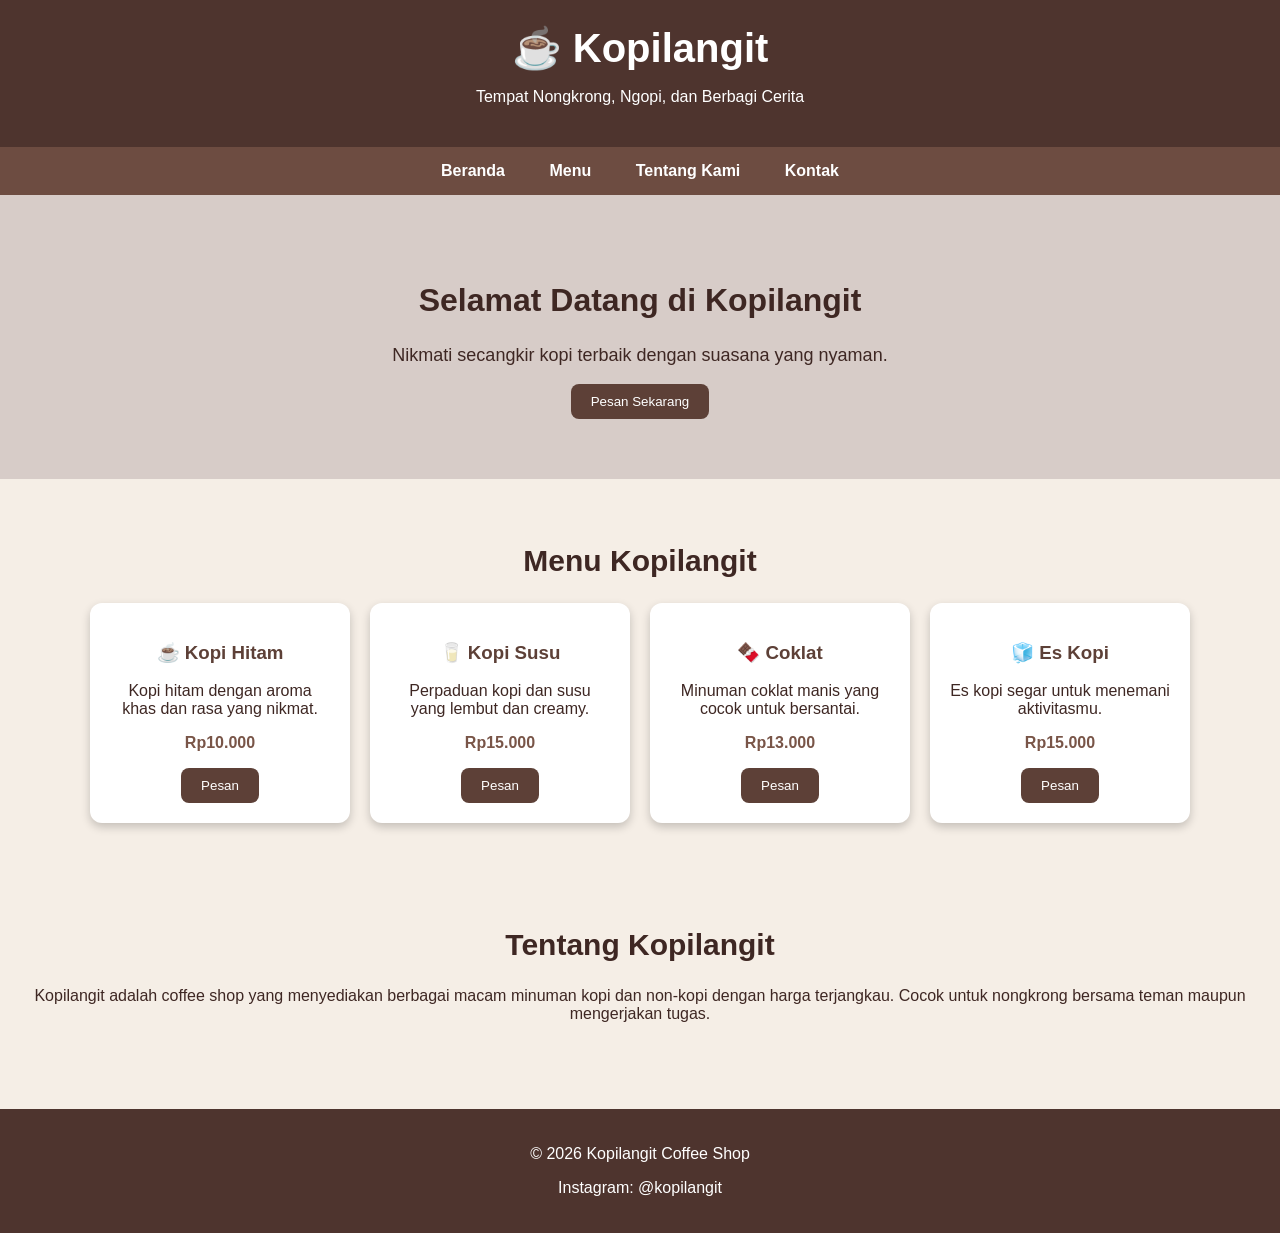
==== index.html @ 817aa7be "Add initial HTML structure for coffee shop website This file contains the complete HTML structure fo" ====
<!DOCTYPE html>
<html lang="id">
<head>
    <meta charset="UTF-8">
    <meta name="viewport" content="width=device-width, initial-scale=1.0">
    <title>Kopilangit Coffee Shop</title>

    <style>
        body {
            margin: 0;
            font-family: Arial, sans-serif;
            background-color: #f5eee6;
            color: #3e2723;
        }

        header {
            background-color: #4e342e;
            color: white;
            text-align: center;
            padding: 25px;
        }

        header h1 {
            margin: 0;
            font-size: 40px;
        }

        nav {
            background-color: #6d4c41;
            text-align: center;
            padding: 15px;
        }

        nav a {
            color: white;
            text-decoration: none;
            margin: 0 20px;
            font-weight: bold;
        }

        .hero {
            text-align: center;
            padding: 60px 20px;
            background-color: #d7ccc8;
        }

        .hero h2 {
            font-size: 32px;
        }

        .hero p {
            font-size: 18px;
        }

        .menu {
            padding: 40px 20px;
            text-align: center;
        }

        .menu h2 {
            font-size: 30px;
        }

        .produk {
            display: flex;
            justify-content: center;
            gap: 20px;
            flex-wrap: wrap;
        }

        .card {
            background-color: white;
            width: 220px;
            padding: 20px;
            border-radius: 12px;
            box-shadow: 0 4px 10px rgba(0,0,0,0.2);
        }

        .card h3 {
            color: #5d4037;
        }

        .harga {
            font-weight: bold;
            color: #795548;
        }

        button {
            background-color: #5d4037;
            color: white;
            border: none;
            padding: 10px 20px;
            border-radius: 8px;
            cursor: pointer;
        }

        button:hover {
            background-color: #3e2723;
        }

        footer {
            background-color: #4e342e;
            color: white;
            text-align: center;
            padding: 20px;
            margin-top: 30px;
        }
    </style>
</head>

<body>

    <header>
        <h1>☕ Kopilangit</h1>
        <p>Tempat Nongkrong, Ngopi, dan Berbagi Cerita</p>
    </header>

    <nav>
        <a href="#beranda">Beranda</a>
        <a href="#menu">Menu</a>
        <a href="#tentang">Tentang Kami</a>
        <a href="#kontak">Kontak</a>
    </nav>

    <section class="hero" id="beranda">
        <h2>Selamat Datang di Kopilangit</h2>
        <p>Nikmati secangkir kopi terbaik dengan suasana yang nyaman.</p>
        <button>Pesan Sekarang</button>
    </section>

    <section class="menu" id="menu">
        <h2>Menu Kopilangit</h2>

        <div class="produk">

            <div class="card">
                <h3>☕ Kopi Hitam</h3>
                <p>Kopi hitam dengan aroma khas dan rasa yang nikmat.</p>
                <p class="harga">Rp10.000</p>
                <button>Pesan</button>
            </div>

            <div class="card">
                <h3>🥛 Kopi Susu</h3>
                <p>Perpaduan kopi dan susu yang lembut dan creamy.</p>
                <p class="harga">Rp15.000</p>
                <button>Pesan</button>
            </div>

            <div class="card">
                <h3>🍫 Coklat</h3>
                <p>Minuman coklat manis yang cocok untuk bersantai.</p>
                <p class="harga">Rp13.000</p>
                <button>Pesan</button>
            </div>

            <div class="card">
                <h3>🧊 Es Kopi</h3>
                <p>Es kopi segar untuk menemani aktivitasmu.</p>
                <p class="harga">Rp15.000</p>
                <button>Pesan</button>
            </div>

        </div>
    </section>

    <section class="menu" id="tentang">
        <h2>Tentang Kopilangit</h2>
        <p>
            Kopilangit adalah coffee shop yang menyediakan berbagai macam
            minuman kopi dan non-kopi dengan harga terjangkau.
            Cocok untuk nongkrong bersama teman maupun mengerjakan tugas.
        </p>
    </section>

    <footer id="kontak">
        <p>© 2026 Kopilangit Coffee Shop</p>
        <p>Instagram: @kopilangit</p>
    </footer>

</body>
  </html>
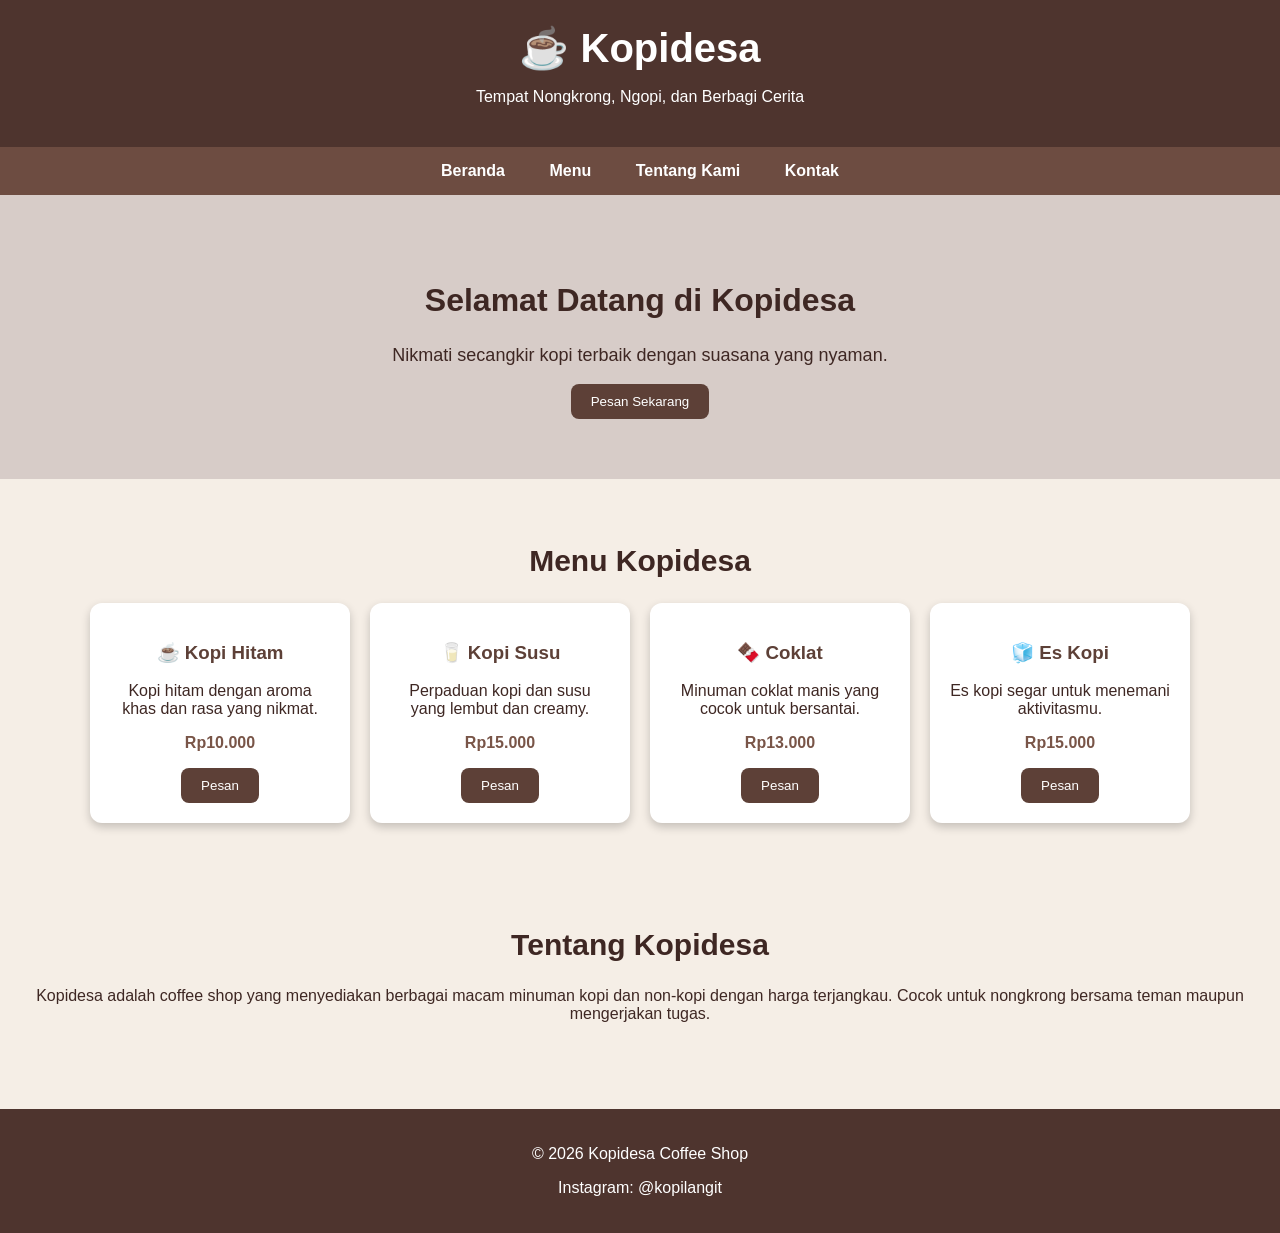
==== commit 2c6c83e6: "Rename coffee shop from Kopilangit to Kopidesa" ====
--- a/index.html
+++ b/index.html
@@ -3,7 +3,7 @@
 <head>
     <meta charset="UTF-8">
     <meta name="viewport" content="width=device-width, initial-scale=1.0">
-    <title>Kopilangit Coffee Shop</title>
+    <title>Kopidesa Coffee Shop</title>
 
     <style>
         body {
@@ -111,7 +111,7 @@
 <body>
 
     <header>
-        <h1>☕ Kopilangit</h1>
+        <h1>☕ Kopidesa</h1>
         <p>Tempat Nongkrong, Ngopi, dan Berbagi Cerita</p>
     </header>
 
@@ -123,13 +123,13 @@
     </nav>
 
     <section class="hero" id="beranda">
-        <h2>Selamat Datang di Kopilangit</h2>
+        <h2>Selamat Datang di Kopidesa</h2>
         <p>Nikmati secangkir kopi terbaik dengan suasana yang nyaman.</p>
         <button>Pesan Sekarang</button>
     </section>
 
     <section class="menu" id="menu">
-        <h2>Menu Kopilangit</h2>
+        <h2>Menu Kopidesa</h2>
 
         <div class="produk">
 
@@ -165,16 +165,16 @@
     </section>
 
     <section class="menu" id="tentang">
-        <h2>Tentang Kopilangit</h2>
+        <h2>Tentang Kopidesa</h2>
         <p>
-            Kopilangit adalah coffee shop yang menyediakan berbagai macam
+            Kopidesa adalah coffee shop yang menyediakan berbagai macam
             minuman kopi dan non-kopi dengan harga terjangkau.
             Cocok untuk nongkrong bersama teman maupun mengerjakan tugas.
         </p>
     </section>
 
     <footer id="kontak">
-        <p>© 2026 Kopilangit Coffee Shop</p>
+        <p>© 2026 Kopidesa Coffee Shop</p>
         <p>Instagram: @kopilangit</p>
     </footer>
 
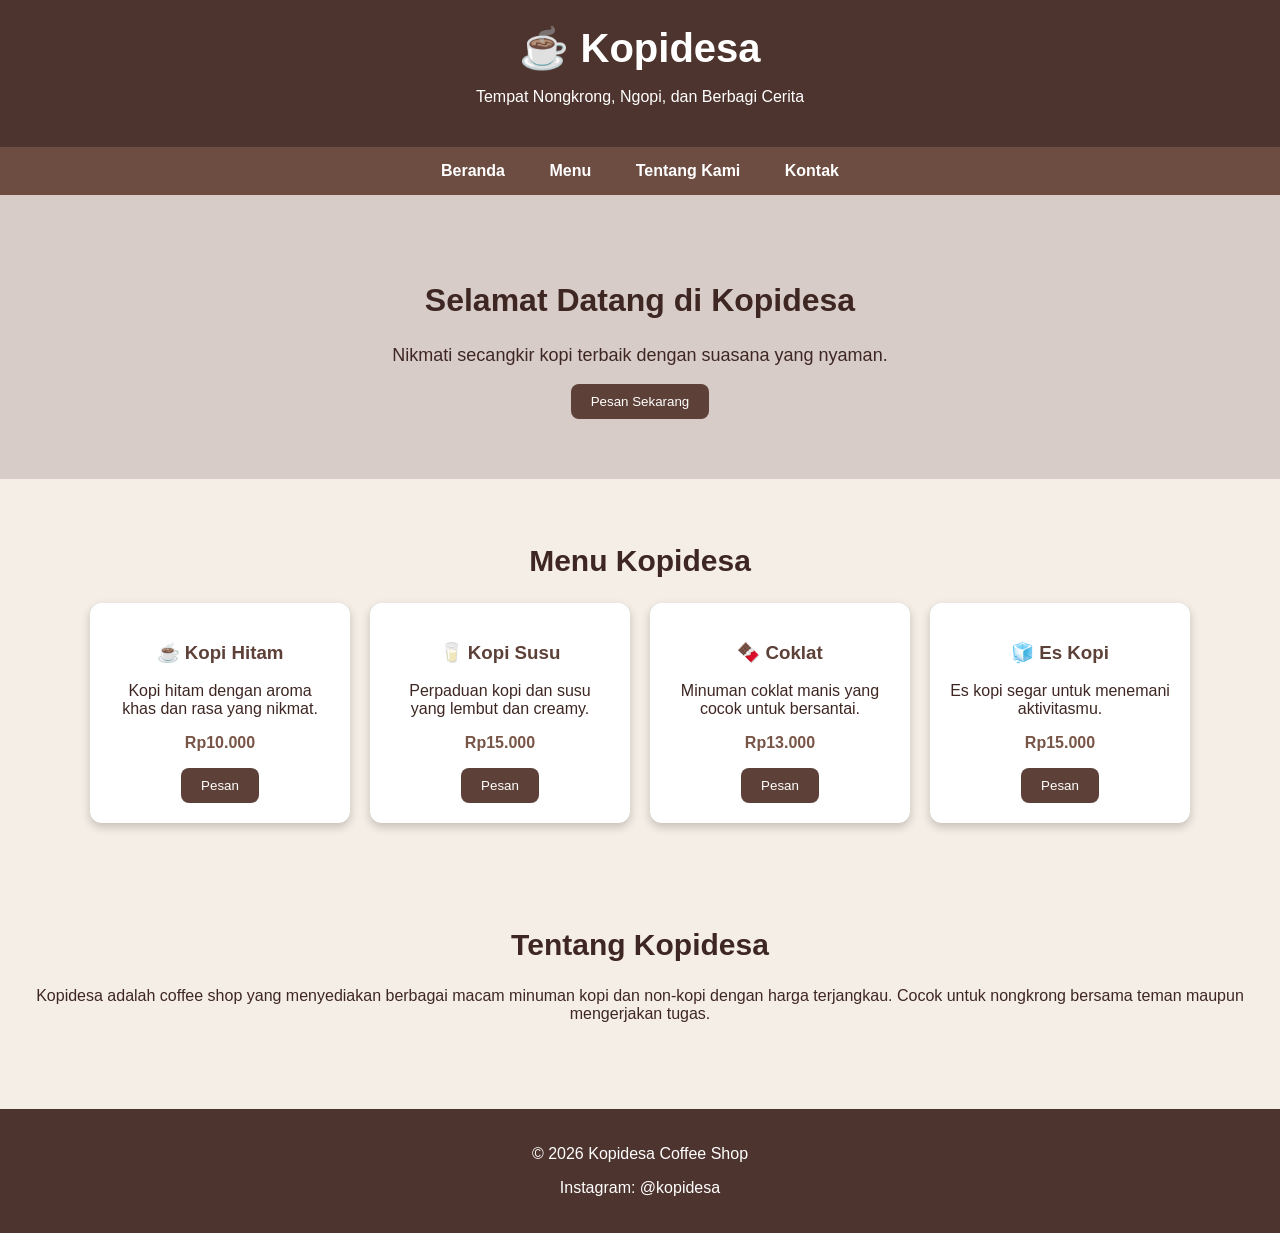
==== commit 50706c2f: "Update Instagram handle in footer" ====
--- a/index.html
+++ b/index.html
@@ -175,7 +175,7 @@
 
     <footer id="kontak">
         <p>© 2026 Kopidesa Coffee Shop</p>
-        <p>Instagram: @kopilangit</p>
+        <p>Instagram: @kopidesa</p>
     </footer>
 
 </body>
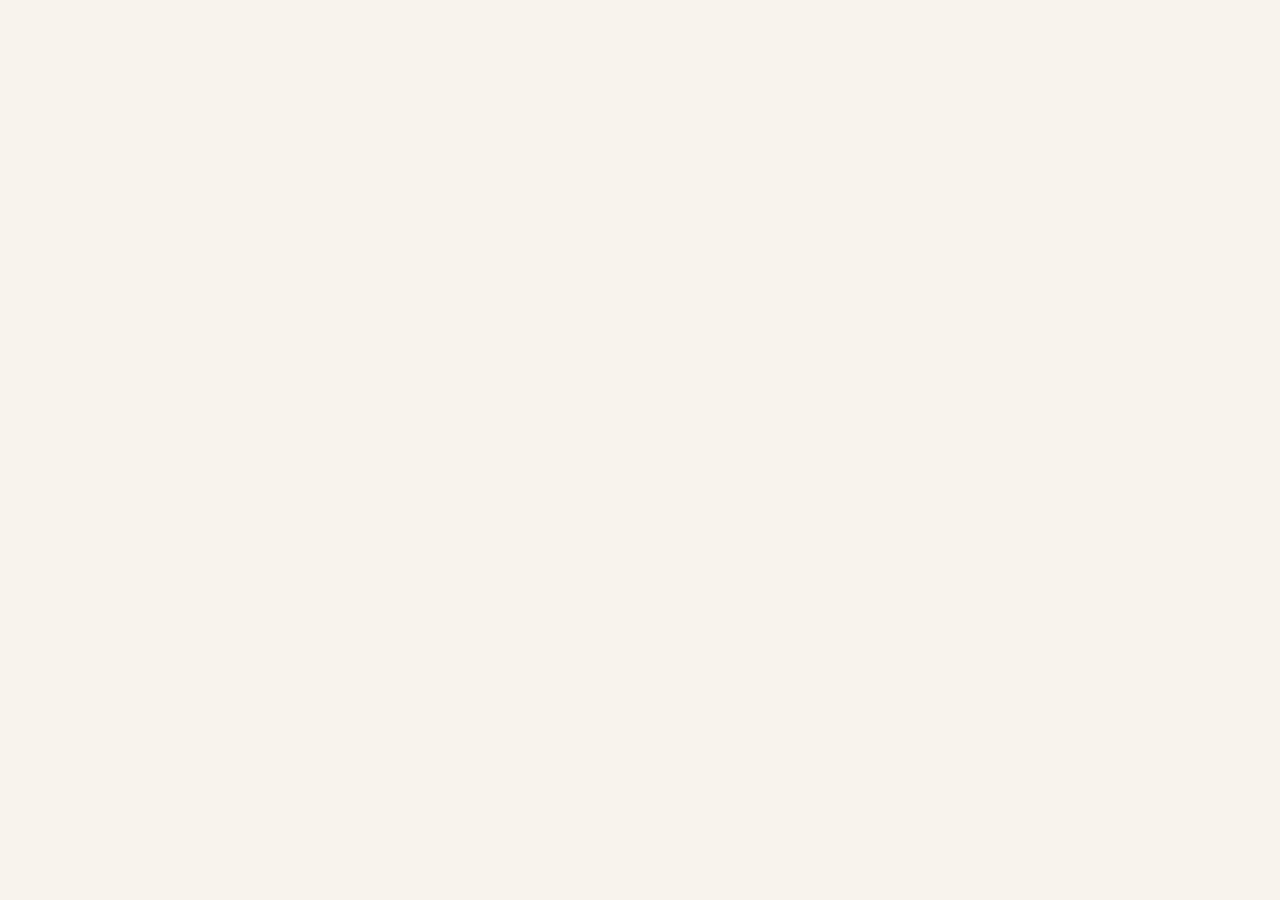
==== commit d4eda0b0: "Change title and enhance styles for responsiveness Updated the title and styles for the coffee shop " ====
--- a/index.html
+++ b/index.html
@@ -3,180 +3,280 @@
 <head>
     <meta charset="UTF-8">
     <meta name="viewport" content="width=device-width, initial-scale=1.0">
-    <title>Kopidesa Coffee Shop</title>
+    <title>KopiBarokah - Coffee Shop</title>
 
     <style>
+        * {
+            margin: 0;
+            padding: 0;
+            box-sizing: border-box;
+            scroll-behavior: smooth;
+        }
+
         body {
-            margin: 0;
             font-family: Arial, sans-serif;
-            background-color: #f5eee6;
+            background: #f8f3ed;
             color: #3e2723;
         }
 
-        header {
-            background-color: #4e342e;
-            color: white;
-            text-align: center;
-            padding: 25px;
-        }
-
-        header h1 {
-            margin: 0;
-            font-size: 40px;
-        }
-
+        /* NAVBAR */
         nav {
-            background-color: #6d4c41;
-            text-align: center;
-            padding: 15px;
-        }
-
-        nav a {
+            background: #3e2723;
+            padding: 18px 8%;
+            display: flex;
+            justify-content: space-between;
+            align-items: center;
+            position: sticky;
+            top: 0;
+            z-index: 1000;
+        }
+
+        .logo {
+            color: #fff;
+            font-size: 25px;
+            font-weight: bold;
+        }
+
+        .logo span {
+            color: #d7a86e;
+        }
+
+        nav ul {
+            display: flex;
+            list-style: none;
+            gap: 25px;
+        }
+
+        nav ul li a {
             color: white;
             text-decoration: none;
-            margin: 0 20px;
-            font-weight: bold;
-        }
-
+            font-weight: bold;
+        }
+
+        nav ul li a:hover {
+            color: #d7a86e;
+        }
+
+        /* HERO */
         .hero {
-            text-align: center;
-            padding: 60px 20px;
-            background-color: #d7ccc8;
-        }
-
-        .hero h2 {
-            font-size: 32px;
+            min-height: 90vh;
+            display: flex;
+            align-items: center;
+            justify-content: space-between;
+            padding: 60px 8%;
+            background: linear-gradient(
+                rgba(62,39,35,0.8),
+                rgba(62,39,35,0.8)
+            ),
+            url("https://images.unsplash.com/photo-1495474472287-4d71bcdd2085?auto=format&fit=crop&w=1600&q=80");
+            background-size: cover;
+            background-position: center;
+            color: white;
+        }
+
+        .hero-text {
+            max-width: 600px;
+        }
+
+        .hero h1 {
+            font-size: 55px;
+            margin-bottom: 20px;
+        }
+
+        .hero h1 span {
+            color: #d7a86e;
         }
 
         .hero p {
-            font-size: 18px;
-        }
-
-        .menu {
-            padding: 40px 20px;
-            text-align: center;
-        }
-
-        .menu h2 {
-            font-size: 30px;
-        }
-
-        .produk {
-            display: flex;
-            justify-content: center;
-            gap: 20px;
-            flex-wrap: wrap;
+            font-size: 19px;
+            line-height: 1.7;
+            margin-bottom: 30px;
+        }
+
+        .btn {
+            display: inline-block;
+            padding: 14px 25px;
+            background: #c48a55;
+            color: white;
+            text-decoration: none;
+            border-radius: 30px;
+            font-weight: bold;
+            border: none;
+            cursor: pointer;
+        }
+
+        .btn:hover {
+            background: #a96838;
+            transform: scale(1.05);
+        }
+
+        /* SECTION */
+        section {
+            padding: 70px 8%;
+        }
+
+        .title {
+            text-align: center;
+            margin-bottom: 40px;
+        }
+
+        .title h2 {
+            font-size: 35px;
+            color: #3e2723;
+        }
+
+        .title p {
+            margin-top: 10px;
+            color: #795548;
+        }
+
+        /* MENU */
+        .menu-container {
+            display: grid;
+            grid-template-columns: repeat(3, 1fr);
+            gap: 25px;
         }
 
         .card {
-            background-color: white;
-            width: 220px;
+            background: white;
+            border-radius: 15px;
+            overflow: hidden;
+            box-shadow: 0 5px 20px rgba(0,0,0,0.12);
+            transition: 0.3s;
+        }
+
+        .card:hover {
+            transform: translateY(-8px);
+        }
+
+        .card img {
+            width: 100%;
+            height: 220px;
+            object-fit: cover;
+        }
+
+        .card-content {
             padding: 20px;
-            border-radius: 12px;
-            box-shadow: 0 4px 10px rgba(0,0,0,0.2);
         }
 
         .card h3 {
-            color: #5d4037;
-        }
-
-        .harga {
-            font-weight: bold;
+            font-size: 22px;
+            margin-bottom: 8px;
+        }
+
+        .card p {
             color: #795548;
-        }
-
-        button {
-            background-color: #5d4037;
-            color: white;
-            border: none;
-            padding: 10px 20px;
-            border-radius: 8px;
-            cursor: pointer;
-        }
-
-        button:hover {
-            background-color: #3e2723;
-        }
-
+            margin-bottom: 15px;
+        }
+
+        .price {
+            color: #a96838;
+            font-size: 20px;
+            font-weight: bold;
+            display: block;
+            margin-bottom: 15px;
+        }
+
+        /* TENTANG */
+        .about {
+            display: flex;
+            gap: 50px;
+            align-items: center;
+        }
+
+        .about img {
+            width: 45%;
+            border-radius: 20px;
+        }
+
+        .about-text {
+            flex: 1;
+        }
+
+        .about-text h2 {
+            font-size: 35px;
+            margin-bottom: 20px;
+        }
+
+        .about-text p {
+            line-height: 1.8;
+            color: #654d45;
+        }
+
+        /* FITUR */
+        .features {
+            display: grid;
+            grid-template-columns: repeat(3, 1fr);
+            gap: 25px;
+            text-align: center;
+        }
+
+        .feature {
+            background: white;
+            padding: 30px;
+            border-radius: 15px;
+            box-shadow: 0 5px 15px rgba(0,0,0,0.1);
+        }
+
+        .feature .icon {
+            font-size: 45px;
+            margin-bottom: 15px;
+        }
+
+        .feature h3 {
+            margin-bottom: 10px;
+        }
+
+        /* KONTAK */
+        .contact {
+            background: #3e2723;
+            color: white;
+            text-align: center;
+        }
+
+        .contact h2 {
+            font-size: 35px;
+            margin-bottom: 15px;
+        }
+
+        .contact p {
+            margin: 10px;
+        }
+
+        /* FOOTER */
         footer {
-            background-color: #4e342e;
+            background: #241512;
             color: white;
             text-align: center;
             padding: 20px;
-            margin-top: 30px;
-        }
-    </style>
-</head>
-
-<body>
-
-    <header>
-        <h1>☕ Kopidesa</h1>
-        <p>Tempat Nongkrong, Ngopi, dan Berbagi Cerita</p>
-    </header>
-
-    <nav>
-        <a href="#beranda">Beranda</a>
-        <a href="#menu">Menu</a>
-        <a href="#tentang">Tentang Kami</a>
-        <a href="#kontak">Kontak</a>
-    </nav>
-
-    <section class="hero" id="beranda">
-        <h2>Selamat Datang di Kopidesa</h2>
-        <p>Nikmati secangkir kopi terbaik dengan suasana yang nyaman.</p>
-        <button>Pesan Sekarang</button>
-    </section>
-
-    <section class="menu" id="menu">
-        <h2>Menu Kopidesa</h2>
-
-        <div class="produk">
-
-            <div class="card">
-                <h3>☕ Kopi Hitam</h3>
-                <p>Kopi hitam dengan aroma khas dan rasa yang nikmat.</p>
-                <p class="harga">Rp10.000</p>
-                <button>Pesan</button>
-            </div>
-
-            <div class="card">
-                <h3>🥛 Kopi Susu</h3>
-                <p>Perpaduan kopi dan susu yang lembut dan creamy.</p>
-                <p class="harga">Rp15.000</p>
-                <button>Pesan</button>
-            </div>
-
-            <div class="card">
-                <h3>🍫 Coklat</h3>
-                <p>Minuman coklat manis yang cocok untuk bersantai.</p>
-                <p class="harga">Rp13.000</p>
-                <button>Pesan</button>
-            </div>
-
-            <div class="card">
-                <h3>🧊 Es Kopi</h3>
-                <p>Es kopi segar untuk menemani aktivitasmu.</p>
-                <p class="harga">Rp15.000</p>
-                <button>Pesan</button>
-            </div>
-
-        </div>
-    </section>
-
-    <section class="menu" id="tentang">
-        <h2>Tentang Kopidesa</h2>
-        <p>
-            Kopidesa adalah coffee shop yang menyediakan berbagai macam
-            minuman kopi dan non-kopi dengan harga terjangkau.
-            Cocok untuk nongkrong bersama teman maupun mengerjakan tugas.
-        </p>
-    </section>
-
-    <footer id="kontak">
-        <p>© 2026 Kopidesa Coffee Shop</p>
-        <p>Instagram: @kopidesa</p>
-    </footer>
-
-</body>
-  </html>
+        }
+
+        /* RESPONSIVE */
+        @media (max-width: 800px) {
+            nav {
+                flex-direction: column;
+                gap: 15px;
+            }
+
+            nav ul {
+                gap: 12px;
+                flex-wrap: wrap;
+                justify-content: center;
+            }
+
+            .hero {
+                text-align: center;
+                justify-content: center;
+            }
+
+            .hero h1 {
+                font-size: 40px;
+            }
+
+            .menu-container,
+            .features {
+                grid-template-columns: 1fr;
+            }
+
+            .about {
+                flex-direction: column;             
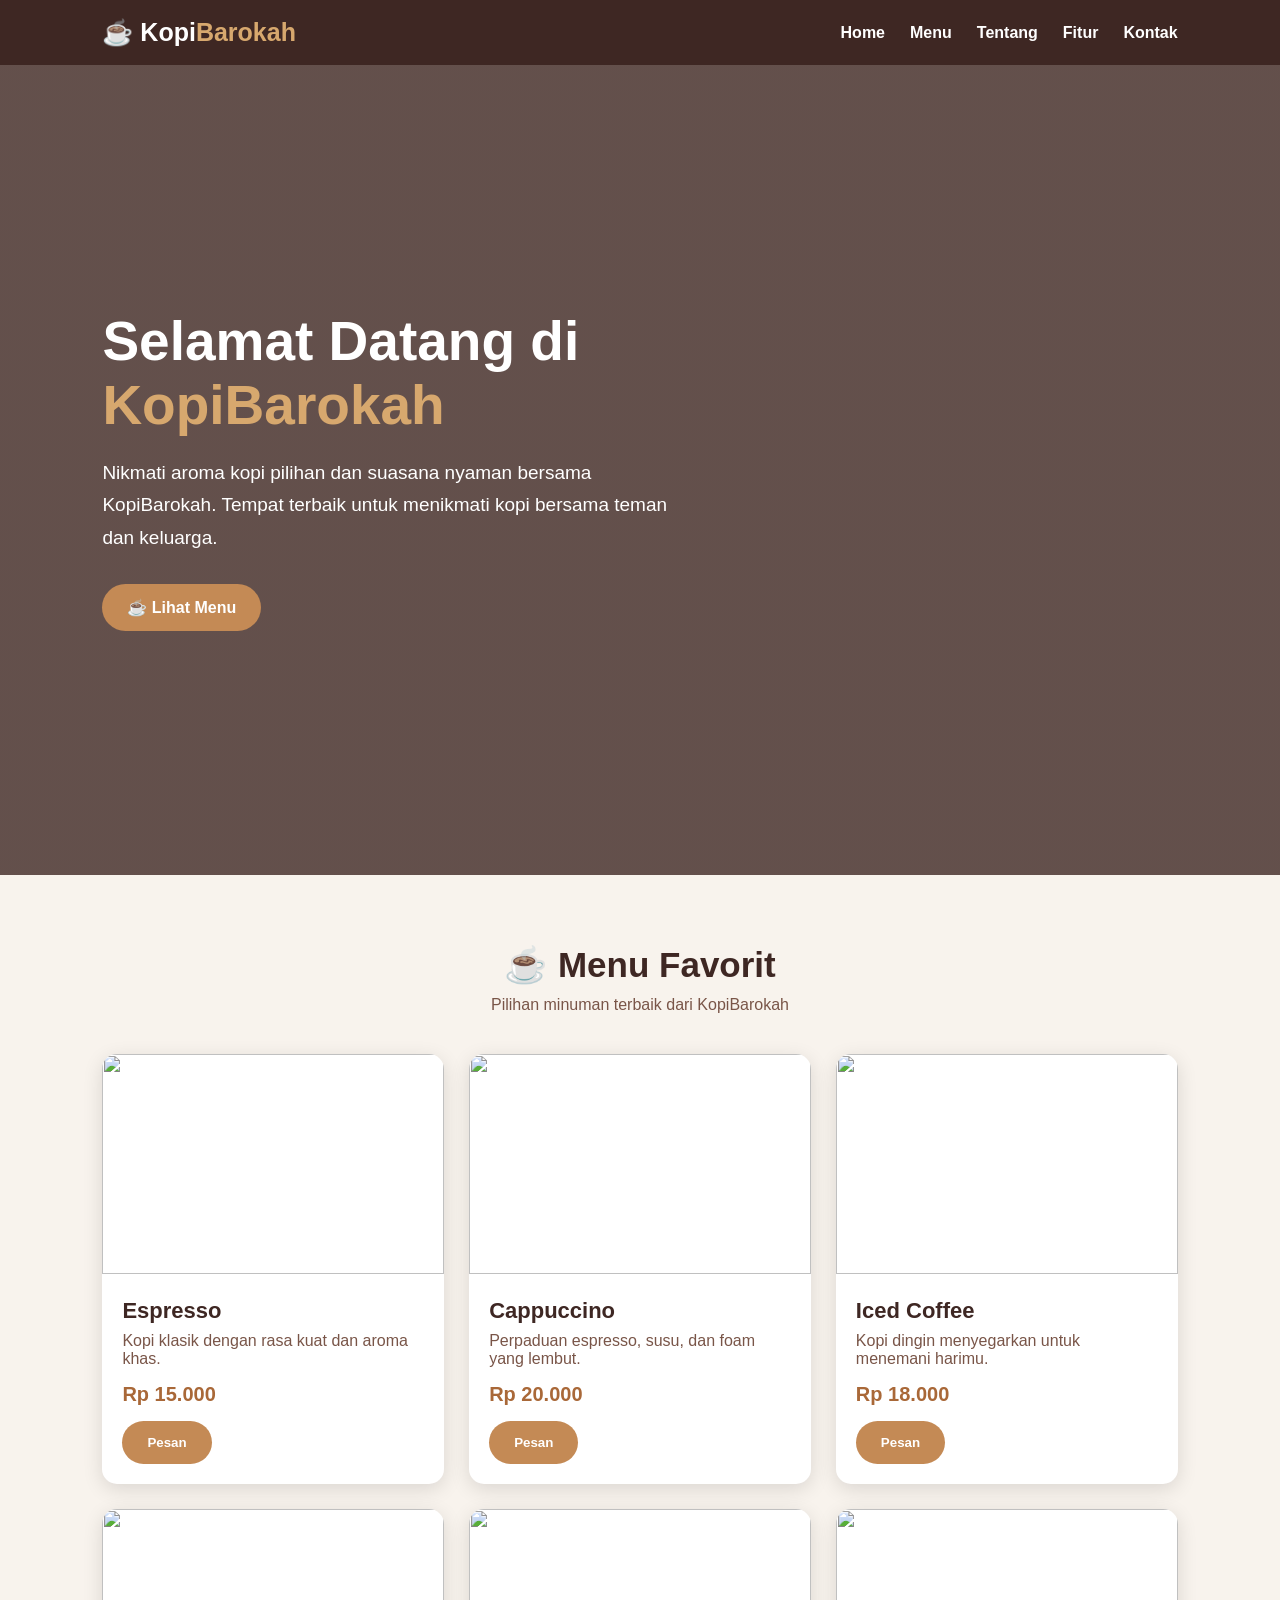
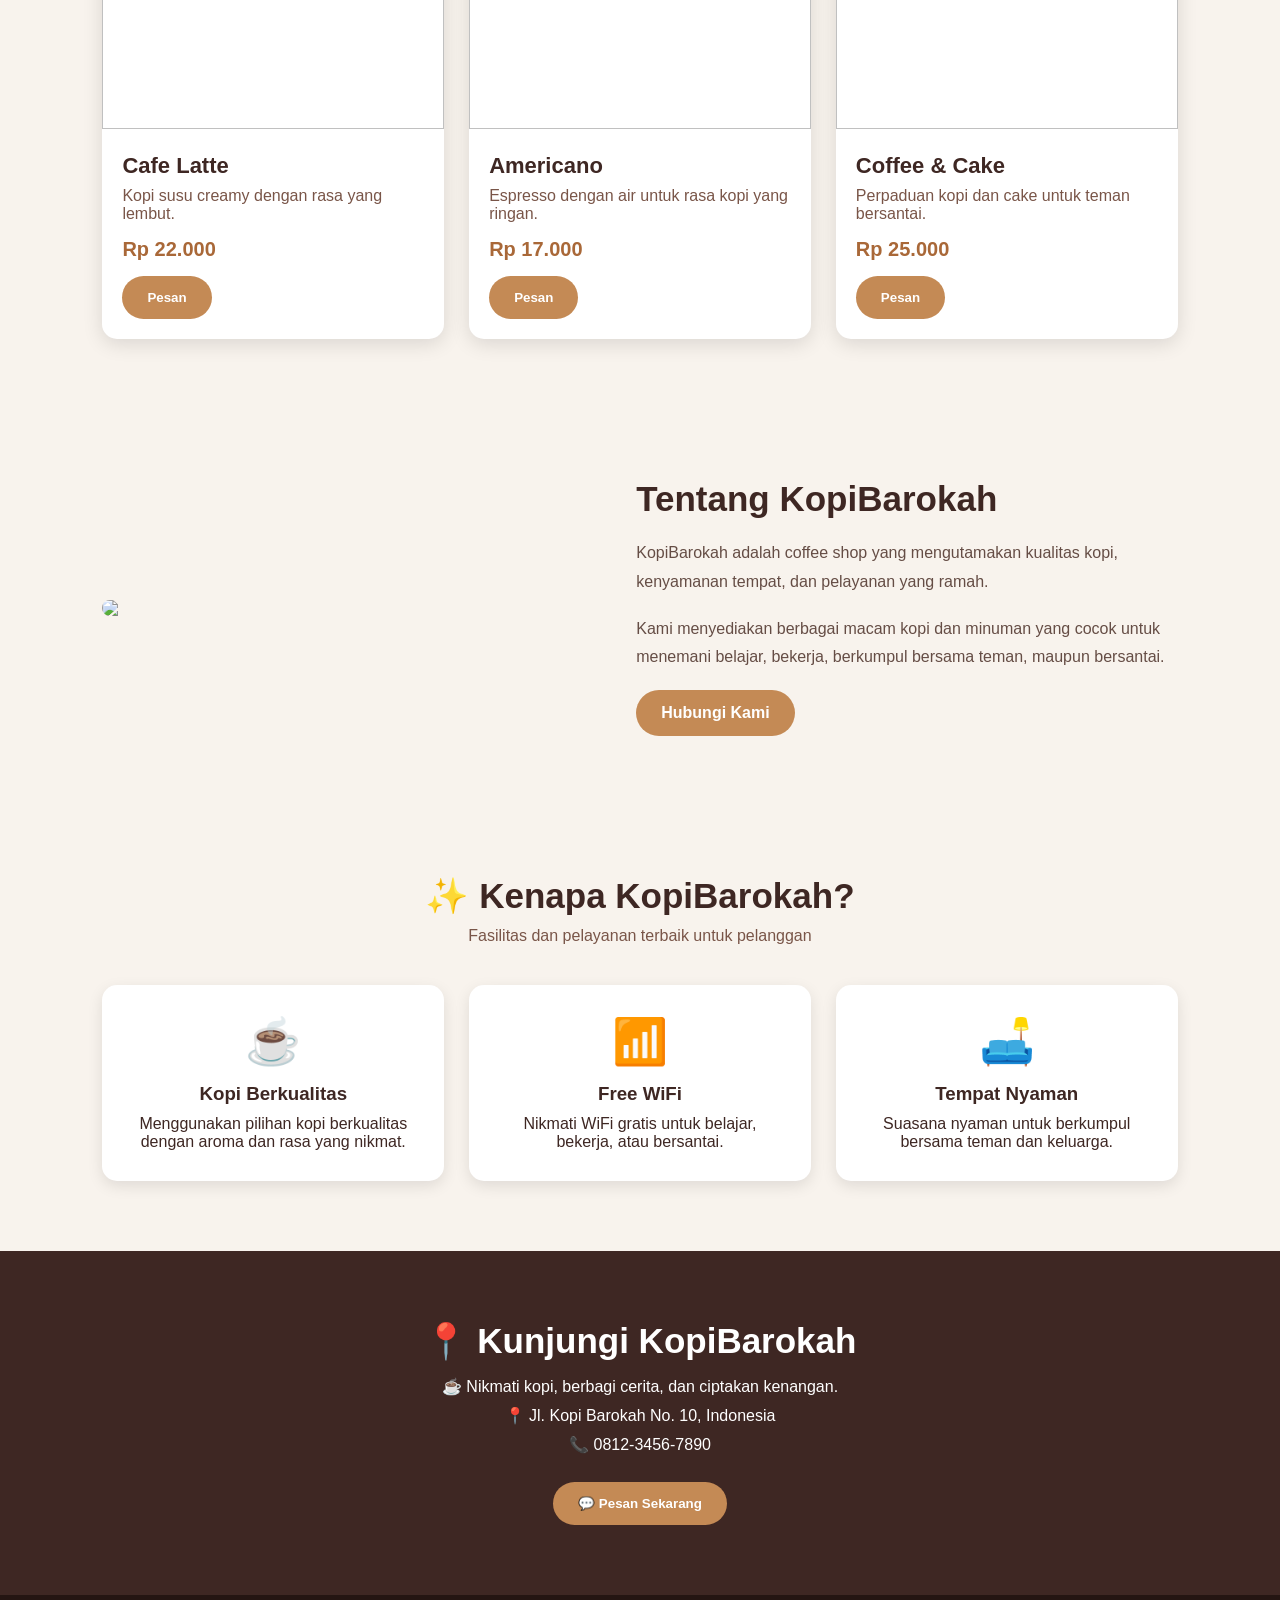
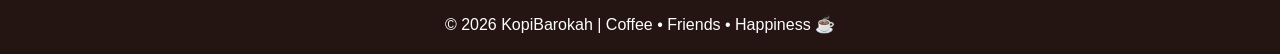
==== commit f33830ce: "Add initial HTML structure for KopiBarokah website" ====
--- a/index.html
+++ b/index.html
@@ -279,4 +279,250 @@
             }
 
             .about {
-                flex-direction: column;             
+                flex-direction: column;
+            }
+
+            .about img {
+                width: 100%;
+            }
+        }
+    </style>
+</head>
+
+<body>
+
+    <!-- NAVBAR -->
+    <nav>
+        <div class="logo">☕ Kopi<span>Barokah</span></div>
+
+        <ul>
+            <li><a href="#home">Home</a></li>
+            <li><a href="#menu">Menu</a></li>
+            <li><a href="#about">Tentang</a></li>
+            <li><a href="#features">Fitur</a></li>
+            <li><a href="#contact">Kontak</a></li>
+        </ul>
+    </nav>
+
+    <!-- HERO -->
+    <section class="hero" id="home">
+
+        <div class="hero-text">
+            <h1>Selamat Datang di <span>KopiBarokah</span></h1>
+
+            <p>
+                Nikmati aroma kopi pilihan dan suasana nyaman
+                bersama KopiBarokah. Tempat terbaik untuk
+                menikmati kopi bersama teman dan keluarga.
+            </p>
+
+            <a href="#menu" class="btn">☕ Lihat Menu</a>
+        </div>
+
+    </section>
+
+    <!-- MENU -->
+    <section id="menu">
+
+        <div class="title">
+            <h2>☕ Menu Favorit</h2>
+            <p>Pilihan minuman terbaik dari KopiBarokah</p>
+        </div>
+
+        <div class="menu-container">
+
+            <div class="card">
+                <img src="https://images.unsplash.com/photo-1514432324607-a09d9b4aefdd?auto=format&fit=crop&w=800&q=80">
+
+                <div class="card-content">
+                    <h3>Espresso</h3>
+                    <p>Kopi klasik dengan rasa kuat dan aroma khas.</p>
+                    <span class="price">Rp 15.000</span>
+                    <button class="btn" onclick="pesan('Espresso')">
+                        Pesan
+                    </button>
+                </div>
+            </div>
+
+            <div class="card">
+                <img src="https://images.unsplash.com/photo-1534778101976-62847782c213?auto=format&fit=crop&w=800&q=80">
+
+                <div class="card-content">
+                    <h3>Cappuccino</h3>
+                    <p>Perpaduan espresso, susu, dan foam yang lembut.</p>
+                    <span class="price">Rp 20.000</span>
+                    <button class="btn" onclick="pesan('Cappuccino')">
+                        Pesan
+                    </button>
+                </div>
+            </div>
+
+            <div class="card">
+                <img src="https://images.unsplash.com/photo-1461023058943-07fcbe16d735?auto=format&fit=crop&w=800&q=80">
+
+                <div class="card-content">
+                    <h3>Iced Coffee</h3>
+                    <p>Kopi dingin menyegarkan untuk menemani harimu.</p>
+                    <span class="price">Rp 18.000</span>
+                    <button class="btn" onclick="pesan('Iced Coffee')">
+                        Pesan
+                    </button>
+                </div>
+            </div>
+
+            <div class="card">
+                <img src="https://images.unsplash.com/photo-1572449043416-55f4685c9bb7?auto=format&fit=crop&w=800&q=80">
+
+                <div class="card-content">
+                    <h3>Cafe Latte</h3>
+                    <p>Kopi susu creamy dengan rasa yang lembut.</p>
+                    <span class="price">Rp 22.000</span>
+                    <button class="btn" onclick="pesan('Cafe Latte')">
+                        Pesan
+                    </button>
+                </div>
+            </div>
+
+            <div class="card">
+                <img src="https://images.unsplash.com/photo-1578314675249-a6910f80cc4e?auto=format&fit=crop&w=800&q=80">
+
+                <div class="card-content">
+                    <h3>Americano</h3>
+                    <p>Espresso dengan air untuk rasa kopi yang ringan.</p>
+                    <span class="price">Rp 17.000</span>
+                    <button class="btn" onclick="pesan('Americano')">
+                        Pesan
+                    </button>
+                </div>
+            </div>
+
+            <div class="card">
+                <img src="https://images.unsplash.com/photo-1551024601-bec78aea704b?auto=format&fit=crop&w=800&q=80">
+
+                <div class="card-content">
+                    <h3>Coffee & Cake</h3>
+                    <p>Perpaduan kopi dan cake untuk teman bersantai.</p>
+                    <span class="price">Rp 25.000</span>
+                    <button class="btn" onclick="pesan('Coffee & Cake')">
+                        Pesan
+                    </button>
+                </div>
+            </div>
+
+        </div>
+
+    </section>
+
+    <!-- ABOUT -->
+    <section id="about">
+
+        <div class="about">
+
+            <img src="https://images.unsplash.com/photo-1445116572660-236099ec97a0?auto=format&fit=crop&w=1000&q=80">
+
+            <div class="about-text">
+                <h2>Tentang KopiBarokah</h2>
+
+                <p>
+                    KopiBarokah adalah coffee shop yang mengutamakan
+                    kualitas kopi, kenyamanan tempat, dan pelayanan
+                    yang ramah.
+                </p>
+
+                <br>
+
+                <p>
+                    Kami menyediakan berbagai macam kopi dan minuman
+                    yang cocok untuk menemani belajar, bekerja,
+                    berkumpul bersama teman, maupun bersantai.
+                </p>
+
+                <br>
+
+                <a href="#contact" class="btn">Hubungi Kami</a>
+            </div>
+
+        </div>
+
+    </section>
+
+    <!-- FITUR -->
+    <section id="features">
+
+        <div class="title">
+            <h2>✨ Kenapa KopiBarokah?</h2>
+            <p>Fasilitas dan pelayanan terbaik untuk pelanggan</p>
+        </div>
+
+        <div class="features">
+
+            <div class="feature">
+                <div class="icon">☕</div>
+                <h3>Kopi Berkualitas</h3>
+                <p>
+                    Menggunakan pilihan kopi berkualitas
+                    dengan aroma dan rasa yang nikmat.
+                </p>
+            </div>
+
+            <div class="feature">
+                <div class="icon">📶</div>
+                <h3>Free WiFi</h3>
+                <p>
+                    Nikmati WiFi gratis untuk belajar,
+                    bekerja, atau bersantai.
+                </p>
+            </div>
+
+            <div class="feature">
+                <div class="icon">🛋️</div>
+                <h3>Tempat Nyaman</h3>
+                <p>
+                    Suasana nyaman untuk berkumpul
+                    bersama teman dan keluarga.
+                </p>
+            </div>
+
+        </div>
+
+    </section>
+
+    <!-- KONTAK -->
+    <section class="contact" id="contact">
+
+        <h2>📍 Kunjungi KopiBarokah</h2>
+
+        <p>☕ Nikmati kopi, berbagi cerita, dan ciptakan kenangan.</p>
+
+        <p>📍 Jl. Kopi Barokah No. 10, Indonesia</p>
+
+        <p>📞 0812-3456-7890</p>
+
+        <br>
+
+        <button class="btn" onclick="pesan('KopiBarokah')">
+            💬 Pesan Sekarang
+        </button>
+
+    </section>
+
+    <!-- FOOTER -->
+    <footer>
+        <p>
+            © 2026 KopiBarokah | Coffee • Friends • Happiness ☕
+        </p>
+    </footer>
+
+    <!-- JAVASCRIPT -->
+    <script>
+        function pesan(menu) {
+            alert(
+                "Terima kasih telah memilih " +
+                menu +
+                " di KopiBarokah! ☕"
+            );
+        }
+    </script>
+
+</body>
+  </html>
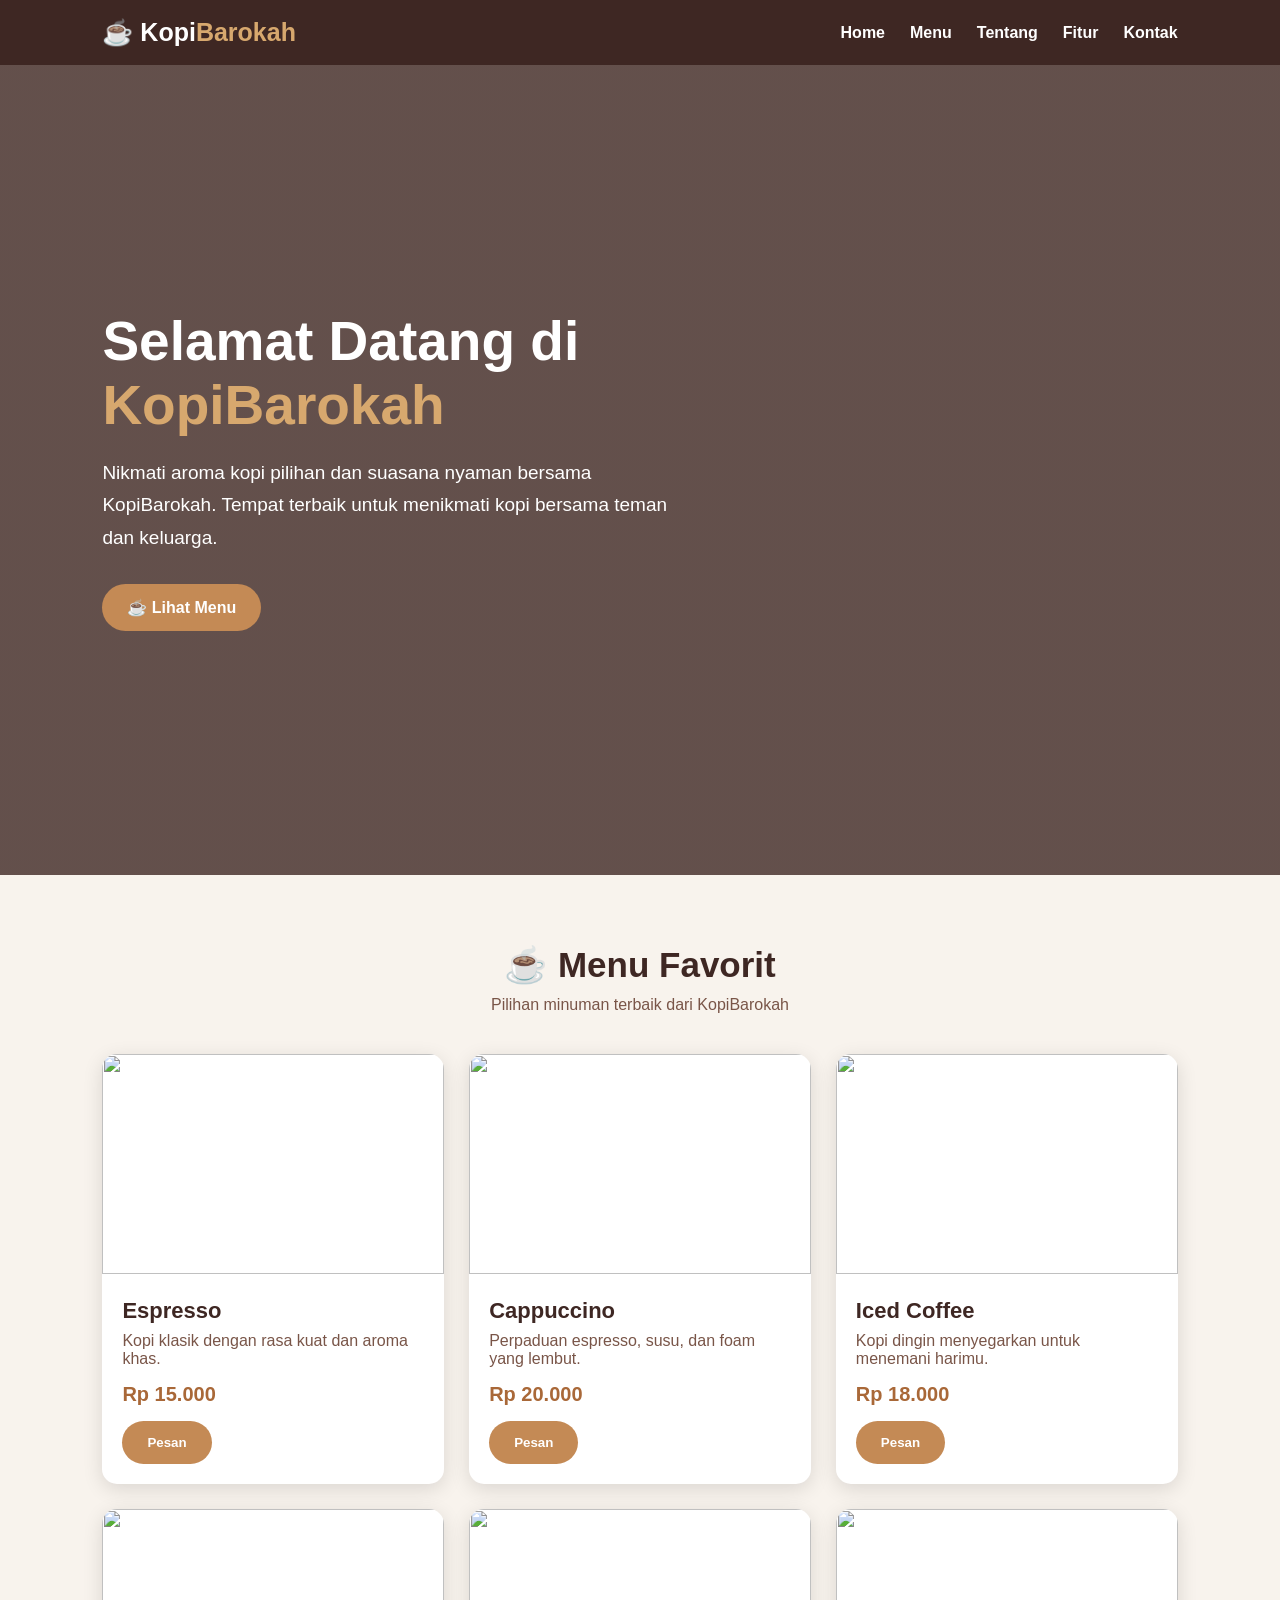
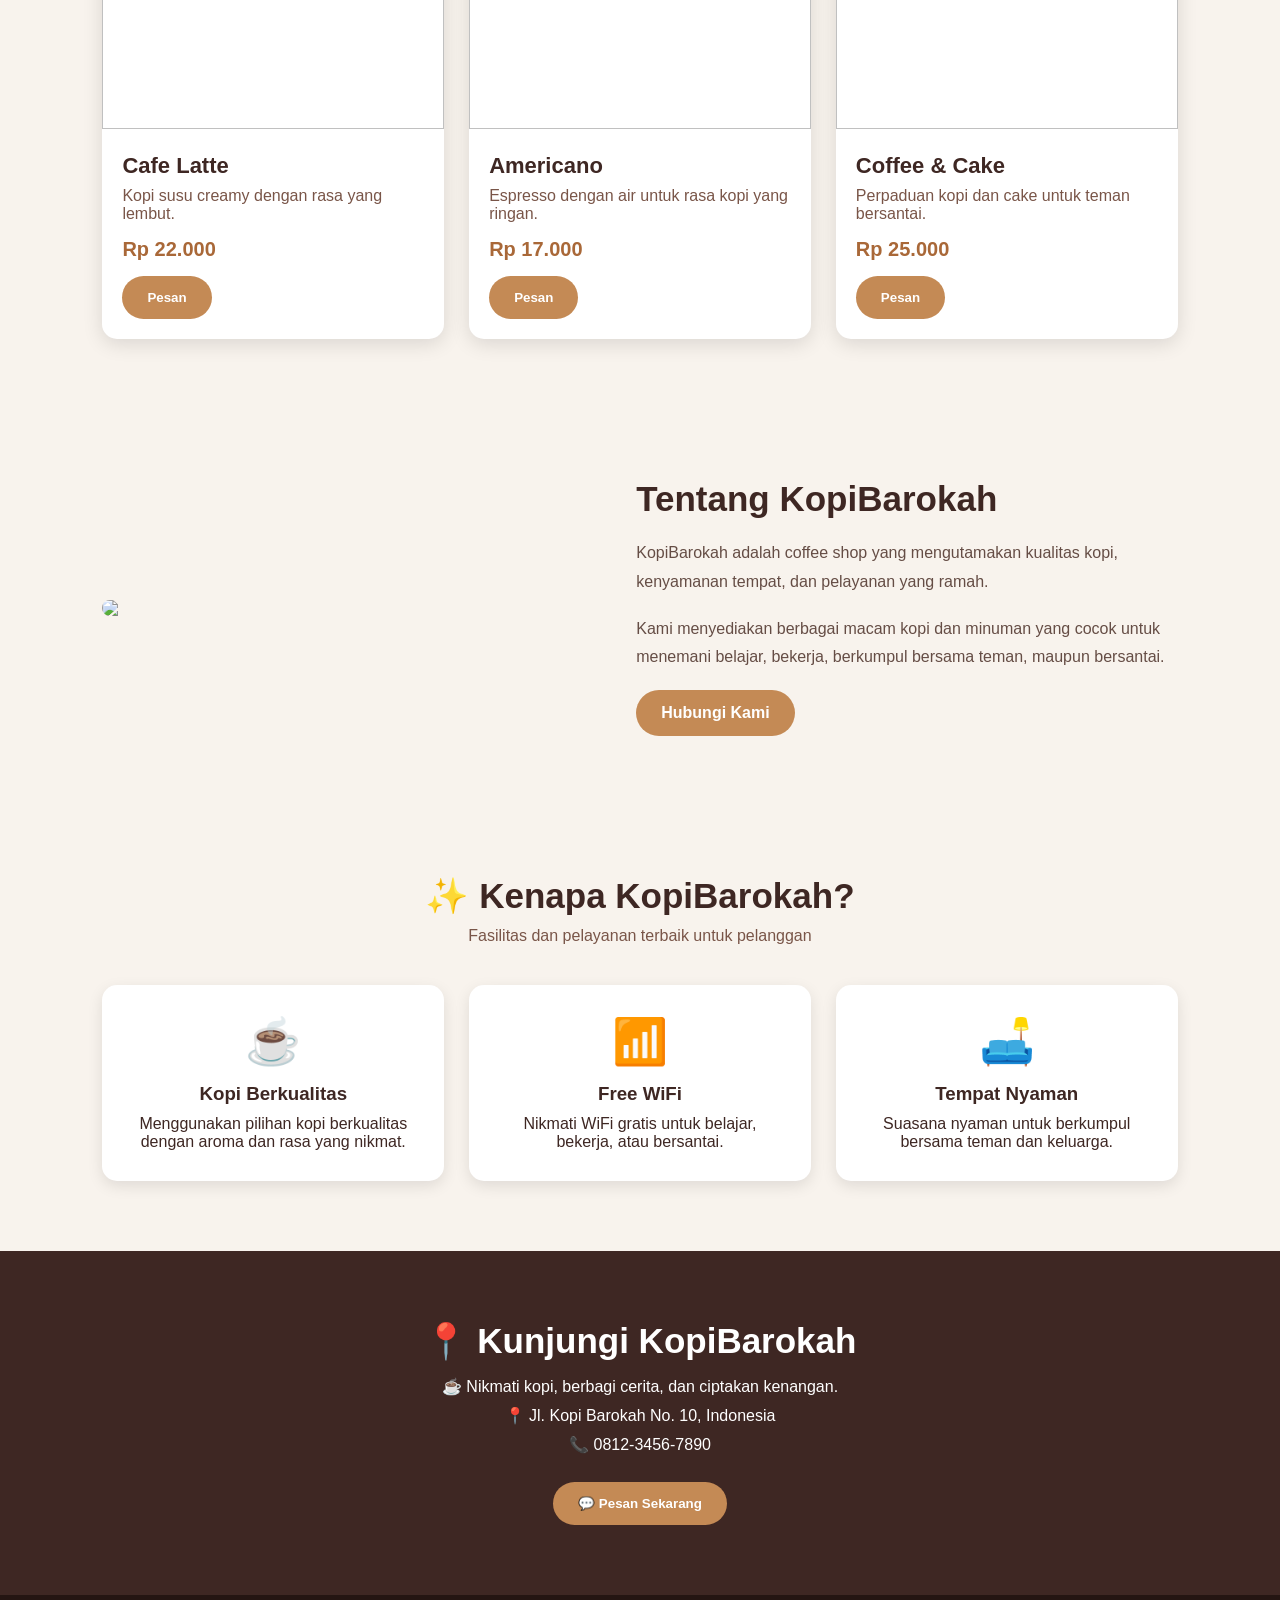
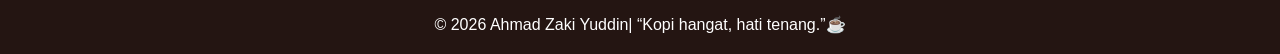
==== commit 013b4f84: "Update footer copyright and quote" ====
--- a/index.html
+++ b/index.html
@@ -509,7 +509,7 @@
     <!-- FOOTER -->
     <footer>
         <p>
-            © 2026 KopiBarokah | Coffee • Friends • Happiness ☕
+            © 2026 Ahmad Zaki Yuddin| “Kopi hangat, hati tenang.”☕
         </p>
     </footer>
 
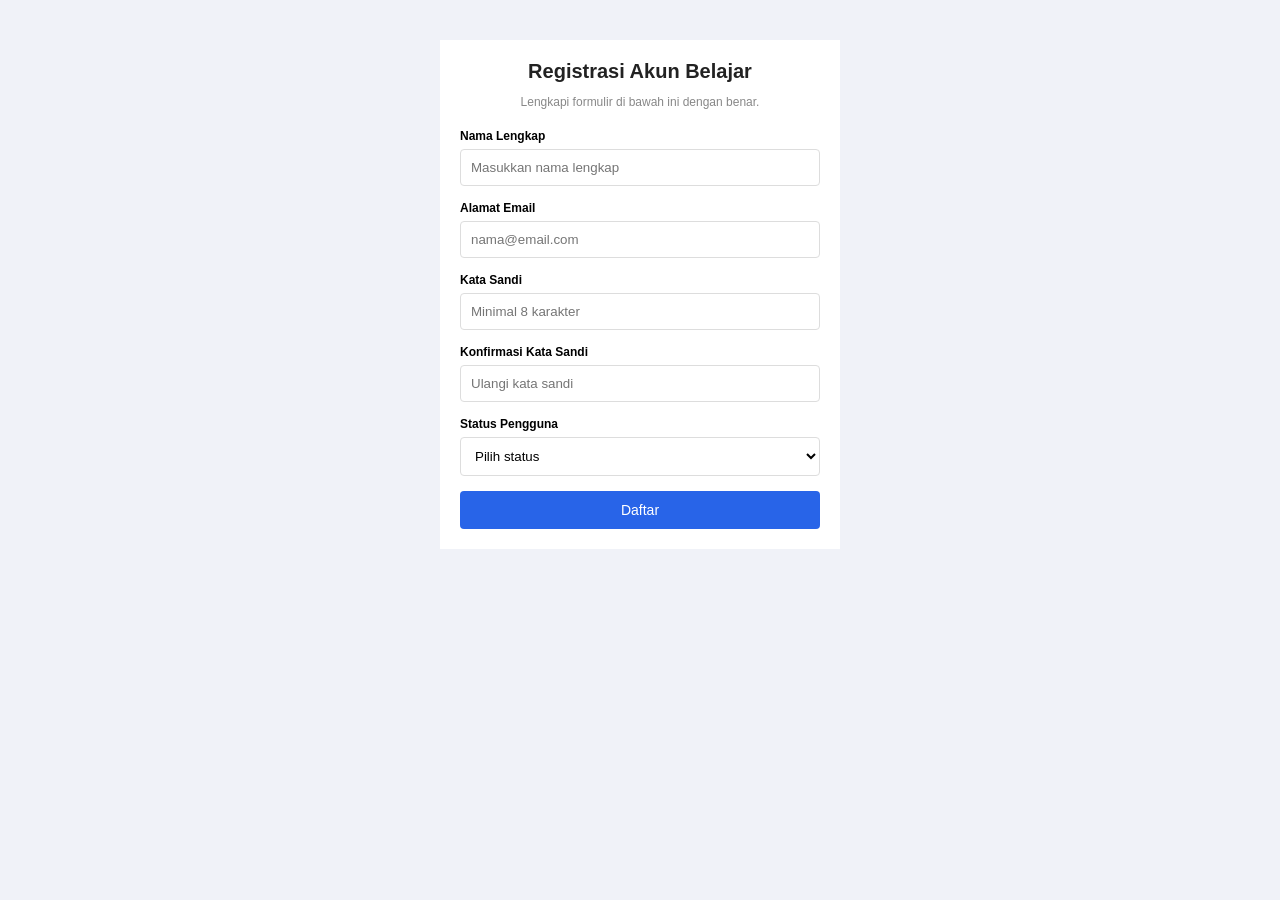
==== commit faf43973: "Rename registrasi.html to index.html" ====
--- a/index.html
+++ b/index.html
@@ -1,528 +1,76 @@
+
 <!DOCTYPE html>
 <html lang="id">
 <head>
     <meta charset="UTF-8">
     <meta name="viewport" content="width=device-width, initial-scale=1.0">
-    <title>KopiBarokah - Coffee Shop</title>
+    <title>Registrasi Akun Belajar</title>
 
-    <style>
-        * {
-            margin: 0;
-            padding: 0;
-            box-sizing: border-box;
-            scroll-behavior: smooth;
-        }
+    <!-- Menghubungkan file CSS -->
+    <link rel="stylesheet" href="style.css">
+</head>
+<body>
 
-        body {
-            font-family: Arial, sans-serif;
-            background: #f8f3ed;
-            color: #3e2723;
-        }
+    <div class="container">
 
-        /* NAVBAR */
-        nav {
-            background: #3e2723;
-            padding: 18px 8%;
-            display: flex;
-            justify-content: space-between;
-            align-items: center;
-            position: sticky;
-            top: 0;
-            z-index: 1000;
-        }
+        <h2>Registrasi Akun Belajar</h2>
 
-        .logo {
-            color: #fff;
-            font-size: 25px;
-            font-weight: bold;
-        }
+        <p class="deskripsi">
+            Lengkapi formulir di bawah ini dengan benar.
+        </p>
 
-        .logo span {
-            color: #d7a86e;
-        }
+        <form onsubmit="return validasiForm()">
 
-        nav ul {
-            display: flex;
-            list-style: none;
-            gap: 25px;
-        }
+            <label for="nama">Nama Lengkap</label>
+            <input type="text" id="nama" name="nama"
+                   placeholder="Masukkan nama lengkap" required>
 
-        nav ul li a {
-            color: white;
-            text-decoration: none;
-            font-weight: bold;
-        }
+            <label for="email">Alamat Email</label>
+            <input type="email" id="email" name="email"
+                   placeholder="nama@email.com" required>
 
-        nav ul li a:hover {
-            color: #d7a86e;
-        }
+            <label for="password">Kata Sandi</label>
+            <input type="password" id="password" name="password"
+                   placeholder="Minimal 8 karakter"
+                   minlength="8" required>
 
-        /* HERO */
-        .hero {
-            min-height: 90vh;
-            display: flex;
-            align-items: center;
-            justify-content: space-between;
-            padding: 60px 8%;
-            background: linear-gradient(
-                rgba(62,39,35,0.8),
-                rgba(62,39,35,0.8)
-            ),
-            url("https://images.unsplash.com/photo-1495474472287-4d71bcdd2085?auto=format&fit=crop&w=1600&q=80");
-            background-size: cover;
-            background-position: center;
-            color: white;
-        }
+            <label for="konfirmasi">Konfirmasi Kata Sandi</label>
+            <input type="password" id="konfirmasi"
+                   name="konfirmasi"
+                   placeholder="Ulangi kata sandi"
+                   minlength="8" required>
 
-        .hero-text {
-            max-width: 600px;
-        }
+            <label for="status">Status Pengguna</label>
+            <select id="status" name="status" required>
+                <option value="">Pilih status</option>
+                <option value="Siswa">Siswa</option>
+                <option value="Guru">Guru</option>
+                <option value="Umum">Umum</option>
+            </select>
 
-        .hero h1 {
-            font-size: 55px;
-            margin-bottom: 20px;
-        }
+            <button type="submit">Daftar</button>
 
-        .hero h1 span {
-            color: #d7a86e;
-        }
+        </form>
 
-        .hero p {
-            font-size: 19px;
-            line-height: 1.7;
-            margin-bottom: 30px;
-        }
+    </div>
 
-        .btn {
-            display: inline-block;
-            padding: 14px 25px;
-            background: #c48a55;
-            color: white;
-            text-decoration: none;
-            border-radius: 30px;
-            font-weight: bold;
-            border: none;
-            cursor: pointer;
-        }
+    <script>
+        function validasiForm() {
+            let password =
+                document.getElementById("password").value;
 
-        .btn:hover {
-            background: #a96838;
-            transform: scale(1.05);
-        }
+            let konfirmasi =
+                document.getElementById("konfirmasi").value;
 
-        /* SECTION */
-        section {
-            padding: 70px 8%;
-        }
-
-        .title {
-            text-align: center;
-            margin-bottom: 40px;
-        }
-
-        .title h2 {
-            font-size: 35px;
-            color: #3e2723;
-        }
-
-        .title p {
-            margin-top: 10px;
-            color: #795548;
-        }
-
-        /* MENU */
-        .menu-container {
-            display: grid;
-            grid-template-columns: repeat(3, 1fr);
-            gap: 25px;
-        }
-
-        .card {
-            background: white;
-            border-radius: 15px;
-            overflow: hidden;
-            box-shadow: 0 5px 20px rgba(0,0,0,0.12);
-            transition: 0.3s;
-        }
-
-        .card:hover {
-            transform: translateY(-8px);
-        }
-
-        .card img {
-            width: 100%;
-            height: 220px;
-            object-fit: cover;
-        }
-
-        .card-content {
-            padding: 20px;
-        }
-
-        .card h3 {
-            font-size: 22px;
-            margin-bottom: 8px;
-        }
-
-        .card p {
-            color: #795548;
-            margin-bottom: 15px;
-        }
-
-        .price {
-            color: #a96838;
-            font-size: 20px;
-            font-weight: bold;
-            display: block;
-            margin-bottom: 15px;
-        }
-
-        /* TENTANG */
-        .about {
-            display: flex;
-            gap: 50px;
-            align-items: center;
-        }
-
-        .about img {
-            width: 45%;
-            border-radius: 20px;
-        }
-
-        .about-text {
-            flex: 1;
-        }
-
-        .about-text h2 {
-            font-size: 35px;
-            margin-bottom: 20px;
-        }
-
-        .about-text p {
-            line-height: 1.8;
-            color: #654d45;
-        }
-
-        /* FITUR */
-        .features {
-            display: grid;
-            grid-template-columns: repeat(3, 1fr);
-            gap: 25px;
-            text-align: center;
-        }
-
-        .feature {
-            background: white;
-            padding: 30px;
-            border-radius: 15px;
-            box-shadow: 0 5px 15px rgba(0,0,0,0.1);
-        }
-
-        .feature .icon {
-            font-size: 45px;
-            margin-bottom: 15px;
-        }
-
-        .feature h3 {
-            margin-bottom: 10px;
-        }
-
-        /* KONTAK */
-        .contact {
-            background: #3e2723;
-            color: white;
-            text-align: center;
-        }
-
-        .contact h2 {
-            font-size: 35px;
-            margin-bottom: 15px;
-        }
-
-        .contact p {
-            margin: 10px;
-        }
-
-        /* FOOTER */
-        footer {
-            background: #241512;
-            color: white;
-            text-align: center;
-            padding: 20px;
-        }
-
-        /* RESPONSIVE */
-        @media (max-width: 800px) {
-            nav {
-                flex-direction: column;
-                gap: 15px;
+            if (password !== konfirmasi) {
+                alert("Kata sandi tidak sama!");
+                return false;
             }
 
-            nav ul {
-                gap: 12px;
-                flex-wrap: wrap;
-                justify-content: center;
-            }
-
-            .hero {
-                text-align: center;
-                justify-content: center;
-            }
-
-            .hero h1 {
-                font-size: 40px;
-            }
-
-            .menu-container,
-            .features {
-                grid-template-columns: 1fr;
-            }
-
-            .about {
-                flex-direction: column;
-            }
-
-            .about img {
-                width: 100%;
-            }
-        }
-    </style>
-</head>
-
-<body>
-
-    <!-- NAVBAR -->
-    <nav>
-        <div class="logo">☕ Kopi<span>Barokah</span></div>
-
-        <ul>
-            <li><a href="#home">Home</a></li>
-            <li><a href="#menu">Menu</a></li>
-            <li><a href="#about">Tentang</a></li>
-            <li><a href="#features">Fitur</a></li>
-            <li><a href="#contact">Kontak</a></li>
-        </ul>
-    </nav>
-
-    <!-- HERO -->
-    <section class="hero" id="home">
-
-        <div class="hero-text">
-            <h1>Selamat Datang di <span>KopiBarokah</span></h1>
-
-            <p>
-                Nikmati aroma kopi pilihan dan suasana nyaman
-                bersama KopiBarokah. Tempat terbaik untuk
-                menikmati kopi bersama teman dan keluarga.
-            </p>
-
-            <a href="#menu" class="btn">☕ Lihat Menu</a>
-        </div>
-
-    </section>
-
-    <!-- MENU -->
-    <section id="menu">
-
-        <div class="title">
-            <h2>☕ Menu Favorit</h2>
-            <p>Pilihan minuman terbaik dari KopiBarokah</p>
-        </div>
-
-        <div class="menu-container">
-
-            <div class="card">
-                <img src="https://images.unsplash.com/photo-1514432324607-a09d9b4aefdd?auto=format&fit=crop&w=800&q=80">
-
-                <div class="card-content">
-                    <h3>Espresso</h3>
-                    <p>Kopi klasik dengan rasa kuat dan aroma khas.</p>
-                    <span class="price">Rp 15.000</span>
-                    <button class="btn" onclick="pesan('Espresso')">
-                        Pesan
-                    </button>
-                </div>
-            </div>
-
-            <div class="card">
-                <img src="https://images.unsplash.com/photo-1534778101976-62847782c213?auto=format&fit=crop&w=800&q=80">
-
-                <div class="card-content">
-                    <h3>Cappuccino</h3>
-                    <p>Perpaduan espresso, susu, dan foam yang lembut.</p>
-                    <span class="price">Rp 20.000</span>
-                    <button class="btn" onclick="pesan('Cappuccino')">
-                        Pesan
-                    </button>
-                </div>
-            </div>
-
-            <div class="card">
-                <img src="https://images.unsplash.com/photo-1461023058943-07fcbe16d735?auto=format&fit=crop&w=800&q=80">
-
-                <div class="card-content">
-                    <h3>Iced Coffee</h3>
-                    <p>Kopi dingin menyegarkan untuk menemani harimu.</p>
-                    <span class="price">Rp 18.000</span>
-                    <button class="btn" onclick="pesan('Iced Coffee')">
-                        Pesan
-                    </button>
-                </div>
-            </div>
-
-            <div class="card">
-                <img src="https://images.unsplash.com/photo-1572449043416-55f4685c9bb7?auto=format&fit=crop&w=800&q=80">
-
-                <div class="card-content">
-                    <h3>Cafe Latte</h3>
-                    <p>Kopi susu creamy dengan rasa yang lembut.</p>
-                    <span class="price">Rp 22.000</span>
-                    <button class="btn" onclick="pesan('Cafe Latte')">
-                        Pesan
-                    </button>
-                </div>
-            </div>
-
-            <div class="card">
-                <img src="https://images.unsplash.com/photo-1578314675249-a6910f80cc4e?auto=format&fit=crop&w=800&q=80">
-
-                <div class="card-content">
-                    <h3>Americano</h3>
-                    <p>Espresso dengan air untuk rasa kopi yang ringan.</p>
-                    <span class="price">Rp 17.000</span>
-                    <button class="btn" onclick="pesan('Americano')">
-                        Pesan
-                    </button>
-                </div>
-            </div>
-
-            <div class="card">
-                <img src="https://images.unsplash.com/photo-1551024601-bec78aea704b?auto=format&fit=crop&w=800&q=80">
-
-                <div class="card-content">
-                    <h3>Coffee & Cake</h3>
-                    <p>Perpaduan kopi dan cake untuk teman bersantai.</p>
-                    <span class="price">Rp 25.000</span>
-                    <button class="btn" onclick="pesan('Coffee & Cake')">
-                        Pesan
-                    </button>
-                </div>
-            </div>
-
-        </div>
-
-    </section>
-
-    <!-- ABOUT -->
-    <section id="about">
-
-        <div class="about">
-
-            <img src="https://images.unsplash.com/photo-1445116572660-236099ec97a0?auto=format&fit=crop&w=1000&q=80">
-
-            <div class="about-text">
-                <h2>Tentang KopiBarokah</h2>
-
-                <p>
-                    KopiBarokah adalah coffee shop yang mengutamakan
-                    kualitas kopi, kenyamanan tempat, dan pelayanan
-                    yang ramah.
-                </p>
-
-                <br>
-
-                <p>
-                    Kami menyediakan berbagai macam kopi dan minuman
-                    yang cocok untuk menemani belajar, bekerja,
-                    berkumpul bersama teman, maupun bersantai.
-                </p>
-
-                <br>
-
-                <a href="#contact" class="btn">Hubungi Kami</a>
-            </div>
-
-        </div>
-
-    </section>
-
-    <!-- FITUR -->
-    <section id="features">
-
-        <div class="title">
-            <h2>✨ Kenapa KopiBarokah?</h2>
-            <p>Fasilitas dan pelayanan terbaik untuk pelanggan</p>
-        </div>
-
-        <div class="features">
-
-            <div class="feature">
-                <div class="icon">☕</div>
-                <h3>Kopi Berkualitas</h3>
-                <p>
-                    Menggunakan pilihan kopi berkualitas
-                    dengan aroma dan rasa yang nikmat.
-                </p>
-            </div>
-
-            <div class="feature">
-                <div class="icon">📶</div>
-                <h3>Free WiFi</h3>
-                <p>
-                    Nikmati WiFi gratis untuk belajar,
-                    bekerja, atau bersantai.
-                </p>
-            </div>
-
-            <div class="feature">
-                <div class="icon">🛋️</div>
-                <h3>Tempat Nyaman</h3>
-                <p>
-                    Suasana nyaman untuk berkumpul
-                    bersama teman dan keluarga.
-                </p>
-            </div>
-
-        </div>
-
-    </section>
-
-    <!-- KONTAK -->
-    <section class="contact" id="contact">
-
-        <h2>📍 Kunjungi KopiBarokah</h2>
-
-        <p>☕ Nikmati kopi, berbagi cerita, dan ciptakan kenangan.</p>
-
-        <p>📍 Jl. Kopi Barokah No. 10, Indonesia</p>
-
-        <p>📞 0812-3456-7890</p>
-
-        <br>
-
-        <button class="btn" onclick="pesan('KopiBarokah')">
-            💬 Pesan Sekarang
-        </button>
-
-    </section>
-
-    <!-- FOOTER -->
-    <footer>
-        <p>
-            © 2026 Ahmad Zaki Yuddin| “Kopi hangat, hati tenang.”☕
-        </p>
-    </footer>
-
-    <!-- JAVASCRIPT -->
-    <script>
-        function pesan(menu) {
-            alert(
-                "Terima kasih telah memilih " +
-                menu +
-                " di KopiBarokah! ☕"
-            );
+            alert("Formulir berhasil diisi!");
+            return false;
         }
     </script>
 
 </body>
-  </html>
+</html>
--- a/style.css
+++ b/style.css
@@ -0,0 +1,72 @@
+
+/* Mengatur tampilan halaman */
+body {
+    font-family: Arial, sans-serif;
+    background-color: #f0f2f8;
+    margin: 0;
+    padding: 20px;
+}
+
+/* Kotak formulir */
+.container {
+    width: 100%;
+    max-width: 400px;
+    margin: 20px auto;
+    padding: 20px;
+    background-color: #ffffff;
+    box-sizing: border-box;
+}
+
+/* Judul formulir */
+h2 {
+    text-align: center;
+    font-size: 20px;
+    color: #222222;
+    margin-top: 0;
+    margin-bottom: 8px;
+}
+
+/* Teks penjelasan */
+.deskripsi {
+    text-align: center;
+    font-size: 12px;
+    color: #888888;
+    margin-bottom: 20px;
+}
+
+/* Label formulir */
+label {
+    display: block;
+    font-size: 12px;
+    font-weight: bold;
+    margin-bottom: 6px;
+}
+
+/* Kolom input dan pilihan */
+input,
+select {
+    width: 100%;
+    padding: 10px;
+    margin-bottom: 15px;
+    border: 1px solid #dddddd;
+    border-radius: 4px;
+    box-sizing: border-box;
+    background-color: #ffffff;
+}
+
+/* Tombol daftar */
+button {
+    width: 100%;
+    padding: 11px;
+    background-color: #2864e8;
+    color: white;
+    border: none;
+    border-radius: 4px;
+    cursor: pointer;
+    font-size: 14px;
+}
+
+/* Efek saat tombol disentuh */
+button:hover {
+    background-color: #174fc7;
+}
